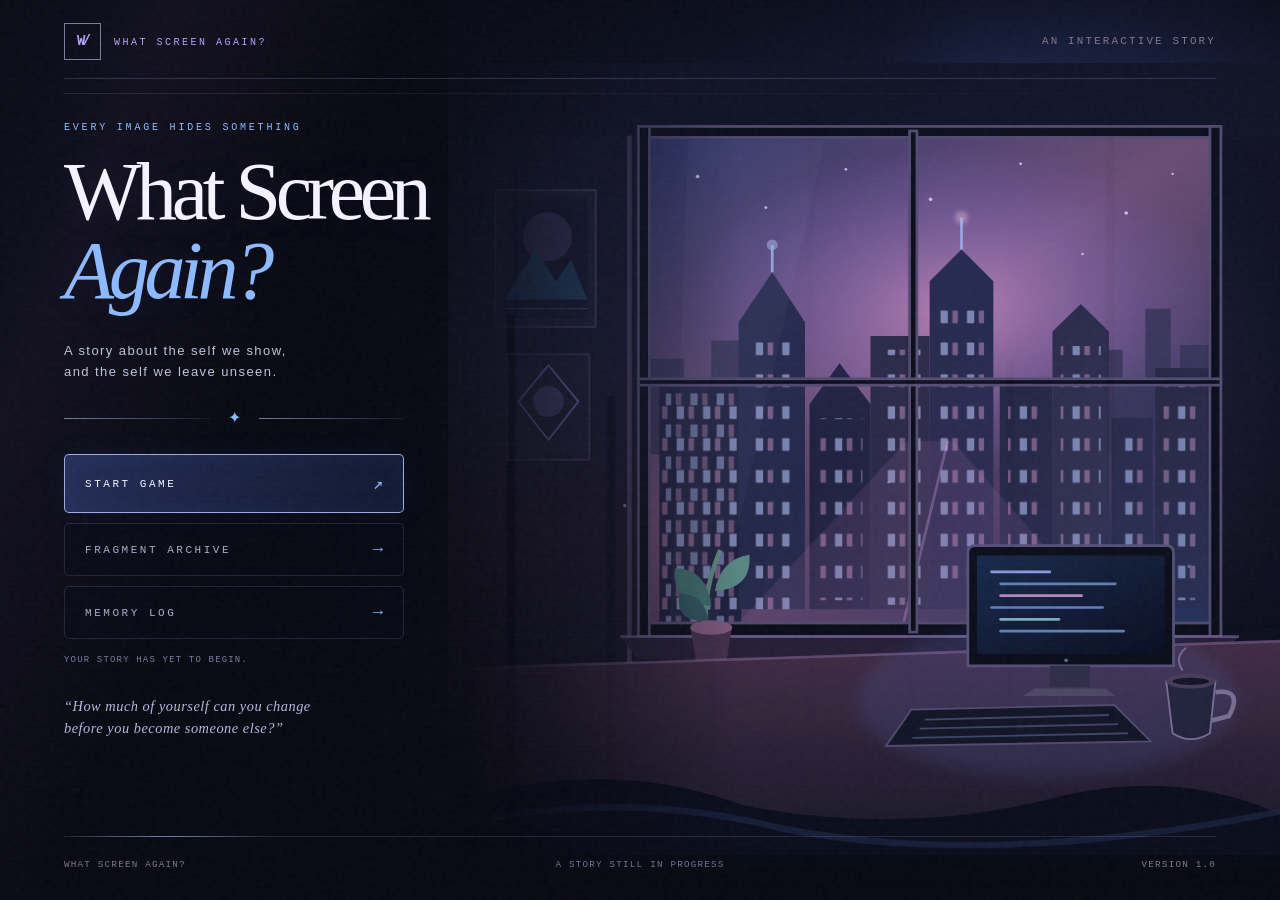
==== index.html @ a4ebb465 "Add files via upload" ====
<!DOCTYPE html>
<html lang="en">

<head>
    <meta charset="UTF-8">
    <meta name="viewport" content="width=device-width, initial-scale=1.0">
    <meta name="description"
        content="What Screen Again? — a visual novel about identity, perception, and the versions of ourselves we choose to show.">
    <meta name="theme-color" content="#090910">

    <title>What Screen Again? - A Visual Novel</title>

    <link rel="stylesheet" href="css/index.css">
    <link rel="stylesheet" href="css/title-note.css">

    <script src="js/progress.js" defer></script>
    <script src="js/acts.js" defer></script>
    <script src="js/page-transition.js" defer></script>
    <script src="js/start.js" defer></script>
    <script src="js/title-note.js" defer></script>
</head>

<body class="title-page">
    <main class="title-screen">
        <div class="title-backdrop" aria-hidden="true"></div>
        <div class="title-vignette" aria-hidden="true"></div>
        <div class="title-grain" aria-hidden="true"></div>
        <div class="title-art" aria-hidden="true">
            <img src="art/title-scene.svg" alt="">
        </div>

        <div class="transition-overlay" id="pageTransition" aria-hidden="true" data-transition-state="idle">
            <div class="transition-scanlines"></div>
            <div class="transition-flash"></div>

            <div class="transition-message">
                <span class="transition-message-mark">W/</span>
                <span class="transition-message-text" id="transitionMessage">PREPARING YOUR STORY</span>
                <span class="transition-message-line"></span>
            </div>

            <div class="transition-coordinate">
                <span>WSA // SYSTEM</span>
                <span id="transitionStatus">CONNECTION STABLE</span>
            </div>
        </div>

        <header class="title-header">
            <a class="title-brand" href="index.html" aria-label="What Screen Again? Home">
                <span class="brand-mark" aria-hidden="true">W/</span>
                <span class="brand-name">WHAT SCREEN AGAIN?</span>
            </a>

            <span class="title-header-note">AN INTERACTIVE STORY</span>
        </header>

        <section class="title-content" aria-labelledby="gameTitle">
            <p class="title-eyebrow">EVERY IMAGE HIDES SOMETHING</p>
            <h1 class="game-title" id="gameTitle">What Screen<span>Again?</span></h1>

            <p class="title-subtitle">
                A story about the self we show,
                <br>
                and the self we leave unseen.
            </p>

            <div class="title-divider" aria-hidden="true">
                <span></span>
                <span class="divider-symbol">✦</span>
                <span></span>
            </div>

            <nav class="title-menu" aria-label="Main menu">
                <button class="menu-button menu-button-primary" id="startGame" type="button">
                    <span class="menu-button-label">START GAME</span>
                    <span class="menu-button-arrow" aria-hidden="true">↗</span>
                </button>

                <a class="menu-button" href="chapters.html">
                    <span class="menu-button-label">FRAGMENT ARCHIVE</span>
                    <span class="menu-button-arrow" aria-hidden="true">→</span>
                </a>

                <a class="menu-button" href="memory-log.html">
                    <span class="menu-button-label">MEMORY LOG</span>
                    <span class="menu-button-arrow" aria-hidden="true">→</span>
                </a>
            </nav>

            <p class="continue-hint" id="continueHint">YOUR STORY HAS YET TO BEGIN.</p>

            <dialog class="start-choice" id="startChoice" aria-labelledby="startChoiceTitle">
                <h2 id="startChoiceTitle">YOUR STORY IS WAITING</h2>
                <p id="startChoiceText">Pick up where you left off, or begin again from the first memory.</p>
                <div class="start-choice-actions">
                    <button class="menu-button menu-button-primary" id="continueStory" type="button">
                        <span class="menu-button-label">CONTINUE STORY</span>
                        <span class="menu-button-arrow" aria-hidden="true">→</span>
                    </button>
                    <button class="menu-button" id="newStory" type="button">
                        <span class="menu-button-label">NEW STORY</span>
                        <span class="menu-button-arrow" aria-hidden="true">↺</span>
                    </button>
                    <button class="menu-button" id="cancelStart" type="button">
                        <span class="menu-button-label">BACK</span>
                    </button>
                </div>
            </dialog>

            <blockquote class="title-quote">
                “How much of yourself can you change
                <br>
                before you become someone else?”
            </blockquote>
        </section>

        <aside class="title-note" id="titleNote" aria-label="Your note" hidden>
            <p class="title-note-label">YOUR NOTE</p>
            <p class="title-note-text" id="titleNoteText"></p>
        </aside>

        <footer class="title-footer">
            <span>WHAT SCREEN AGAIN?</span>
            <span class="footer-center">A STORY STILL IN PROGRESS</span>
            <span class="footer-version">VERSION 1.0</span>
        </footer>
    </main>
</body>

</html>
---- css/index.css ----
:root {
    color-scheme: dark;
    --color-void: #08070d;
    --color-night: #0c0a13;
    --color-panel: #13101c;
    --color-panel-soft: #191523;
    --color-panel-raised: #211b2d;
    --color-text: #f1edf5;
    --color-text-soft: #c2b9ce;
    --color-muted: #82788f;
    --color-violet: #b7a0ff;
    --color-violet-bright: #d0bfff;
    --color-violet-deep: #7960b9;
    --color-cyan: #8bd8df;
    --color-pink: #e7a4cb;
    --color-border: rgb(205 184 242 / 15%);
    --color-border-strong: rgb(205 184 242 / 30%);
    --color-success: #a9d7b8;
    --color-warning: #e7c58c;
    --color-danger: #e99aa7;
    --font-display: "Georgia", "Times New Roman", serif;
    --font-body: "Segoe UI", "Helvetica Neue", sans-serif;
    --font-interface: "Consolas", "Courier New", monospace;
    --text-xs: 0.68rem;
    --text-sm: 0.8rem;
    --text-base: 1rem;
    --text-lg: 1.15rem;
    --text-xl: 1.4rem;
    --page-width: 1440px;
    --content-width: 1080px;
    --reading-width: 760px;
    --space-1: 0.25rem;
    --space-2: 0.5rem;
    --space-3: 0.75rem;
    --space-4: 1rem;
    --space-5: 1.5rem;
    --space-6: 2rem;
    --space-7: 3rem;
    --space-8: 4rem;
    --radius-sm: 4px;
    --radius-md: 8px;
    --radius-lg: 14px;
    --radius-pill: 999px;
    --shadow-soft: 0 12px 40px rgb(0 0 0 / 22%);
    --shadow-deep: 0 24px 80px rgb(0 0 0 / 45%);
    --transition-fast: 160ms ease;
    --transition-normal: 280ms ease;
    --transition-slow: 500ms ease;
}

*,
*::before,
*::after {
    box-sizing: border-box;
}

html {
    min-height: 100%;
    scroll-behavior: smooth;
    background: var(--color-void);
    scrollbar-color: #514263 var(--color-night);
    scrollbar-width: thin;
}

body {
    min-width: 320px;
    min-height: 100vh;
    margin: 0;
    background: var(--color-void);
    color: var(--color-text);
    font-family: var(--font-body);
    font-size: var(--text-base);
    line-height: 1.65;
    -webkit-font-smoothing: antialiased;
    -moz-osx-font-smoothing: grayscale;
}

body,
button,
input,
textarea,
select {
    font-family: var(--font-body);
}

button,
input,
textarea,
select {
    color: inherit;
    font-size: inherit;
}

button,
a {
    -webkit-tap-highlight-color: transparent;
}

button {
    cursor: pointer;
}

button:disabled {
    cursor: not-allowed;
    opacity: 0.4;
}

a {
    color: inherit;
    text-decoration: none;
}

img,
picture,
video,
canvas,
svg {
    display: block;
    max-width: 100%;
}

img {
    height: auto;
}

h1,
h2,
h3,
h4,
p,
figure,
blockquote {
    margin: 0;
}

h1,
h2,
h3,
h4 {
    font-weight: 400;
    line-height: 1.15;
}

ul,
ol {
    margin: 0;
    padding: 0;
    list-style: none;
}

[hidden],
.hidden {
    display: none !important;
}

::selection {
    color: var(--color-void);
    background: var(--color-violet);
}

::-webkit-scrollbar {
    width: 8px;
    height: 8px;
}

::-webkit-scrollbar-track {
    background: var(--color-night);
}

::-webkit-scrollbar-thumb {
    border: 2px solid var(--color-night);
    border-radius: var(--radius-pill);
    background: #514263;
}

::-webkit-scrollbar-thumb:hover {
    background: #77638f;
}

:focus-visible {
    outline: 2px solid var(--color-cyan);
    outline-offset: 4px;
}

:focus:not(:focus-visible) {
    outline: none;
}

button:focus-visible,
a:focus-visible {
    border-radius: var(--radius-sm);
}

.skip-link {
    position: fixed;
    z-index: 9999;
    top: 1rem;
    left: 1rem;
    padding: 0.75rem 1rem;
    transform: translateY(-180%);
    border: 1px solid var(--color-border-strong);
    border-radius: var(--radius-md);
    background: var(--color-panel);
    color: var(--color-text);
}

.skip-link:focus {
    transform: translateY(0);
}

.display-font {
    font-family: var(--font-display);
}

.interface-font {
    font-family: var(--font-interface);
}

.eyebrow {
    color: var(--color-violet);
    font-family: var(--font-interface);
    font-size: var(--text-xs);
    font-weight: 600;
    letter-spacing: 0.24em;
    line-height: 1.6;
    text-transform: uppercase;
}

.muted-text {
    color: var(--color-muted);
}

.accent-text {
    color: var(--color-violet-bright);
}

.primary-button,
.secondary-button {
    display: inline-flex;
    min-height: 46px;
    align-items: center;
    justify-content: center;
    gap: 0.75rem;
    padding: 0.75rem 1.25rem;
    border: 1px solid transparent;
    border-radius: var(--radius-sm);
    font-family: var(--font-interface);
    font-size: var(--text-sm);
    font-weight: 600;
    letter-spacing: 0.1em;
    text-align: center;
    text-transform: uppercase;
    transition:
        color var(--transition-fast),
        background var(--transition-fast),
        border-color var(--transition-fast),
        transform var(--transition-fast),
        box-shadow var(--transition-fast);
}

.primary-button {
    border-color: var(--color-violet);
    background: var(--color-violet);
    color: var(--color-void);
}

.primary-button:hover:not(:disabled) {
    transform: translateY(-2px);
    border-color: var(--color-violet-bright);
    background: var(--color-violet-bright);
    box-shadow: 0 8px 28px rgb(183 160 255 / 20%);
}

.secondary-button {
    border-color: var(--color-border-strong);
    background: rgb(255 255 255 / 2%);
    color: var(--color-text);
}

.secondary-button:hover:not(:disabled) {
    border-color: var(--color-violet);
    background: rgb(183 160 255 / 8%);
    color: var(--color-violet-bright);
}

.button-link {
    text-decoration: none;
}

.panel {
    border: 1px solid var(--color-border);
    border-radius: var(--radius-md);
    background: var(--color-panel);
    box-shadow: var(--shadow-soft);
}

.divider {
    width: 100%;
    height: 1px;
    border: 0;
    background: linear-gradient(90deg, transparent, var(--color-border-strong), transparent);
}

.page-transition-overlay {
    position: fixed;
    z-index: 9998;
    inset: 0;
    pointer-events: none;
    background: var(--color-void);
    opacity: 0;
    transition: opacity var(--transition-normal);
}

.page-transition-overlay.is-active {
    pointer-events: auto;
    opacity: 1;
}

@media (max-width:768px) {
    :root {
        --space-7: 2.25rem;
        --space-8: 3rem;
    }

    body {
        font-size: 0.95rem;
    }
}

@media (max-width:480px) {
    :root {
        --text-xl: 1.2rem;
    }

    .primary-button,
    .secondary-button {
        min-height: 44px;
        padding: 0.7rem 1rem;
        font-size: 0.72rem;
    }
}

@media (prefers-reduced-motion:reduce) {

    *,
    *::before,
    *::after {
        scroll-behavior: auto !important;
        animation-duration: 0.01ms !important;
        animation-iteration-count: 1 !important;
        transition-duration: 0.01ms !important;
    }
}

:root {
    --title-bg: #070811;
    --title-panel: rgba(10, 13, 29, 0.76);
    --title-white: #f0efff;
    --title-muted: #a1a7c6;
    --title-violet: #a9a2ff;
    --title-blue: #8cbaff;
    --title-border: rgba(183, 190, 255, 0.19);
}

.title-page {
    min-height: 100vh;
    margin: 0;
    overflow-x: hidden;
    color: var(--title-white);
    background: var(--title-bg);
    font-family: var(--font-body, "Segoe UI", sans-serif);
}

.title-screen {
    position: relative;
    isolation: isolate;
    display: flex;
    flex-direction: column;
    min-height: 100svh;
    padding: clamp(22px, 3vw, 46px) clamp(22px, 5vw, 84px);
    overflow: hidden;
    background:
        radial-gradient(ellipse at 78% 40%, rgba(70, 70, 171, 0.2), transparent 42%),
        linear-gradient(112deg, #080a15 0%, #0b0e20 46%, #10152b 100%);
}

.title-backdrop {
    position: absolute;
    z-index: -3;
    inset: 0 0 0 35%;
    overflow: hidden;
    pointer-events: none;
    background:
        linear-gradient(180deg, rgba(9, 12, 31, 0.05) 0%, rgba(8, 10, 22, 0.05) 42%, #080a14 100%),
        radial-gradient(ellipse at 57% 44%, rgba(244, 135, 183, 0.42), transparent 17%),
        radial-gradient(ellipse at 76% 25%, rgba(93, 119, 232, 0.5), transparent 30%),
        linear-gradient(180deg, #141b3a 0%, #30365f 38%, #493552 60%, #111426 100%);
}

.title-backdrop::before {
    position: absolute;
    inset: 0;
    content: "";
    opacity: 0.75;
    background: repeating-linear-gradient(90deg, transparent 0 7%, rgba(4, 6, 17, 0.85) 7.2% 8%, transparent 8.2% 12%);
    clip-path: polygon(0 35%, 8% 35%, 8% 18%, 15% 18%, 15% 44%, 23% 44%, 23% 27%, 30% 27%, 30% 48%, 39% 48%, 39% 12%, 47% 12%, 47% 42%, 54% 42%, 54% 22%, 64% 22%, 64% 40%, 74% 40%, 74% 15%, 83% 15%, 83% 46%, 91% 46%, 91% 31%, 100% 31%, 100% 100%, 0 100%);
}

.title-backdrop::after {
    position: absolute;
    inset: 0;
    content: "";
    opacity: 0.5;
    background: repeating-linear-gradient(0deg, transparent 0 36px, rgba(179, 191, 255, 0.1) 37px, transparent 38px);
    mask-image: linear-gradient(180deg, transparent, #000 25%, #000 72%, transparent);
}

.title-vignette {
    position: absolute;
    z-index: -2;
    inset: 0;
    pointer-events: none;
    background:
        linear-gradient(90deg, #070811 0%, rgba(7, 8, 17, 0.97) 25%, rgba(7, 8, 17, 0.72) 43%, rgba(7, 8, 17, 0.12) 76%, rgba(7, 8, 17, 0.35) 100%),
        linear-gradient(0deg, #070811 0%, transparent 19%, transparent 82%, rgba(7, 8, 17, 0.5) 100%);
}

.title-grain {
    position: absolute;
    z-index: 5;
    inset: 0;
    pointer-events: none;
    opacity: 0.11;
    background-image: url("data:image/svg+xml,%3Csvg viewBox='0 0 180 180' xmlns='http://www.w3.org/2000/svg'%3E%3Cfilter id='n'%3E%3CfeTurbulence type='fractalNoise' baseFrequency='.88' numOctaves='3' stitchTiles='stitch'/%3E%3C/filter%3E%3Crect width='100%25' height='100%25' filter='url(%23n)' opacity='.32'/%3E%3C/svg%3E");
}

.title-header {
    position: relative;
    z-index: 6;
    display: flex;
    align-items: center;
    justify-content: space-between;
    gap: 24px;
    width: 100%;
    padding-bottom: 24px;
    border-bottom: 1px solid var(--title-border);
}

.title-brand {
    display: inline-flex;
    align-items: center;
    gap: 13px;
    color: var(--title-white);
    text-decoration: none;
}

.brand-mark {
    display: grid;
    width: 37px;
    height: 37px;
    place-items: center;
    border: 1px solid rgba(195, 195, 255, 0.6);
    color: var(--title-blue);
    font-family: var(--font-interface, monospace);
    font-size: 14px;
    letter-spacing: -3px;
    transition:
        color 220ms ease,
        background 220ms ease,
        transform 220ms ease;
}

.title-brand:hover .brand-mark {
    color: #080a14;
    background: var(--title-blue);
    transform: rotate(-5deg);
}

.brand-name,
.title-header-note {
    font-family: var(--font-interface, monospace);
    font-size: 10px;
    font-weight: 500;
    letter-spacing: 0.25em;
}

.title-header-note {
    color: var(--title-muted);
    text-align: right;
}

.title-content {
    position: relative;
    z-index: 2;
    display: flex;
    flex-direction: column;
    align-items: flex-start;
    width: min(100%, 510px);
    margin-top: clamp(48px, 8vh, 100px);
    margin-bottom: 55px;
    animation: title-arrive 850ms ease both;
}

.title-eyebrow {
    margin: 0 0 21px;
    color: var(--title-blue);
    font-family: var(--font-interface, monospace);
    font-size: 10px;
    letter-spacing: 0.28em;
    line-height: 1.8;
}

.game-title {
    max-width: 100%;
    margin: 0;
    color: #f5f3ff;
    font-family: var(--font-display, Georgia, serif);
    font-size: clamp(54px, 6.5vw, 88px);
    font-weight: 400;
    letter-spacing: -0.065em;
    line-height: 0.91;
    text-wrap: balance;
    text-shadow: 0 0 45px rgba(156, 164, 255, 0.1);
}

.game-title span {
    display: block;
    padding: 0.06em 0 0.12em;
    color: var(--title-blue);
    font-style: italic;
    font-weight: 400;
}

.title-subtitle {
    margin: 24px 0 0;
    color: #c0c3da;
    font-size: 13px;
    font-weight: 400;
    letter-spacing: 0.11em;
    line-height: 1.9;
}

.title-divider {
    display: flex;
    align-items: center;
    gap: 18px;
    width: min(100%, 340px);
    margin: 27px 0 28px;
    color: var(--title-blue);
}

.title-divider>span:not(.divider-symbol) {
    height: 1px;
    flex: 1;
    background: linear-gradient(90deg, rgba(170, 182, 255, 0.65), rgba(170, 182, 255, 0.08));
}

.divider-symbol {
    font-size: 16px;
    animation: symbol-glow 4s ease-in-out infinite;
}

.title-menu {
    display: flex;
    flex-direction: column;
    gap: 10px;
    width: min(100%, 340px);
}

.menu-button {
    position: relative;
    display: flex;
    align-items: center;
    justify-content: space-between;
    gap: 20px;
    width: 100%;
    min-height: 53px;
    padding: 0 20px;
    overflow: hidden;
    border: 1px solid rgba(164, 174, 227, 0.16);
    border-radius: 5px;
    background: rgba(8, 11, 25, 0.38);
    color: #a9afce;
    font-family: var(--font-interface, monospace);
    font-size: 11px;
    font-weight: 500;
    letter-spacing: 0.23em;
    text-align: left;
    text-decoration: none;
    cursor: pointer;
    transition:
        color 220ms ease,
        background 220ms ease,
        border-color 220ms ease,
        transform 220ms ease,
        box-shadow 220ms ease;
}

.menu-button::before {
    position: absolute;
    inset: 0;
    content: "";
    opacity: 0;
    transform: translateX(-15%);
    background: linear-gradient(100deg, rgba(121, 144, 255, 0.15), transparent 75%);
    transition: opacity 220ms ease, transform 300ms ease;
    pointer-events: none;
}

.menu-button:hover:not(:disabled) {
    border-color: rgba(158, 188, 255, 0.6);
    background: rgba(23, 29, 59, 0.7);
    color: #fff;
    transform: translateX(4px);
}

.menu-button:hover:not(:disabled)::before {
    opacity: 1;
    transform: translateX(0);
}

.menu-button:focus-visible {
    outline: 2px solid var(--title-blue);
    outline-offset: 4px;
}

.menu-button:disabled {
    opacity: 0.38;
    cursor: not-allowed;
}

.menu-button-primary {
    min-height: 59px;
    border-color: rgba(180, 194, 255, 0.85);
    background: linear-gradient(110deg, rgba(51, 67, 128, 0.6), rgba(19, 27, 55, 0.82));
    box-shadow: inset 0 0 25px rgba(123, 145, 255, 0.06), 0 0 28px rgba(89, 108, 228, 0.08);
    color: #f7f7ff;
}

.menu-button-primary:hover:not(:disabled) {
    border-color: #e0e5ff;
    background: linear-gradient(110deg, rgba(73, 91, 166, 0.8), rgba(24, 34, 68, 0.92));
    box-shadow: 0 0 35px rgba(102, 131, 255, 0.17);
}

.menu-button-label,
.menu-button-arrow {
    position: relative;
    z-index: 1;
}

.menu-button-arrow {
    color: var(--title-blue);
    font-size: 17px;
    letter-spacing: 0;
    transition: transform 220ms ease;
}

.menu-button:hover:not(:disabled) .menu-button-arrow {
    transform: translateX(4px);
}

.continue-hint {
    min-height: 13px;
    margin: 15px 0 0;
    color: #767e9e;
    font-family: var(--font-interface, monospace);
    font-size: 9px;
    letter-spacing: 0.13em;
    line-height: 1.7;
}

.title-quote {
    max-width: 380px;
    margin: 39px 0 0;
    padding: 0;
    color: #b4b9df;
    font-family: var(--font-display, Georgia, serif);
    font-size: 16px;
    font-style: italic;
    font-weight: 400;
    letter-spacing: 0.035em;
    line-height: 1.7;
}

.title-footer {
    position: relative;
    z-index: 6;
    display: grid;
    grid-template-columns: auto 1fr auto;
    align-items: center;
    gap: 25px;
    width: 100%;
    margin-top: auto;
    padding-top: 22px;
    border-top: 1px solid var(--title-border);
    color: #9299b8;
    font-family: var(--font-interface, monospace);
    font-size: 9px;
    letter-spacing: 0.2em;
}

.footer-center {
    overflow: hidden;
    color: #6f7695;
    text-align: center;
    text-overflow: ellipsis;
    white-space: nowrap;
}

.footer-version {
    text-align: right;
    white-space: nowrap;
}

@keyframes title-arrive {
    from {
        opacity: 0;
        transform: translateY(15px);
    }

    to {
        opacity: 1;
        transform: translateY(0);
    }
}

@keyframes symbol-glow {

    0%,
    100% {
        opacity: 0.65;
        text-shadow: 0 0 0 transparent;
    }

    50% {
        opacity: 1;
        text-shadow: 0 0 14px rgba(140, 186, 255, 0.75);
    }
}

@media (max-width:900px) {
    .title-screen {
        padding-right: 5vw;
        padding-left: 5vw;
    }

    .title-backdrop {
        left: 25%;
        opacity: 0.8;
    }

    .title-vignette {
        background:
            linear-gradient(90deg, #070811 0%, rgba(7, 8, 17, 0.91) 36%, rgba(7, 8, 17, 0.5) 75%, rgba(7, 8, 17, 0.35) 100%),
            linear-gradient(0deg, #070811 0%, transparent 25%, rgba(7, 8, 17, 0.3) 100%);
    }

    .title-content {
        margin-top: 65px;
    }

    .game-title {
        font-size: clamp(58px, 9vw, 80px);
    }
}

@media (max-width:600px) {
    .title-screen {
        min-height: 100svh;
        padding: 21px 23px 18px;
    }

    .title-header {
        gap: 12px;
        padding-bottom: 18px;
    }

    .brand-mark {
        width: 31px;
        height: 31px;
        font-size: 12px;
    }

    .brand-name {
        font-size: 8px;
        letter-spacing: 0.14em;
    }

    .title-header-note {
        max-width: 100px;
        font-size: 8px;
        line-height: 1.7;
        letter-spacing: 0.12em;
    }

    .title-backdrop {
        inset: 0;
        opacity: 0.45;
        background-position: center;
    }

    .title-vignette {
        background:
            linear-gradient(90deg, rgba(7, 8, 17, 0.88), rgba(7, 8, 17, 0.55)),
            linear-gradient(0deg, #070811 0%, rgba(7, 8, 17, 0.25) 60%, rgba(7, 8, 17, 0.6) 100%);
    }

    .title-content {
        width: 100%;
        margin-top: clamp(48px, 9vh, 76px);
        margin-bottom: 42px;
    }

    .title-eyebrow {
        margin-bottom: 19px;
        font-size: 9px;
        letter-spacing: 0.19em;
    }

    .game-title {
        font-size: clamp(51px, 12vw, 70px);
        letter-spacing: -0.06em;
    }

    .title-subtitle {
        margin-top: 21px;
        font-size: 12px;
        letter-spacing: 0.065em;
    }

    .title-divider {
        margin: 25px 0;
    }

    .title-menu {
        width: 100%;
    }

    .menu-button {
        min-height: 51px;
        padding-right: 16px;
        padding-left: 16px;
        font-size: 10px;
        letter-spacing: 0.18em;
    }

    .menu-button-primary {
        min-height: 56px;
    }

    .title-quote {
        margin-top: 32px;
        font-size: 14px;
    }

    .title-footer {
        grid-template-columns: 1fr auto;
        gap: 12px;
        font-size: 8px;
        letter-spacing: 0.12em;
    }

    .footer-center {
        display: none;
    }
}

@media (max-height:760px) and (min-width:601px) {
    .title-content {
        margin-top: 35px;
        margin-bottom: 30px;
    }

    .game-title {
        font-size: clamp(54px, 6vw, 72px);
    }

    .title-divider {
        margin-top: 18px;
        margin-bottom: 18px;
    }

    .title-quote {
        margin-top: 24px;
    }
}

@media (prefers-reduced-motion:reduce) {

    *,
    *::before,
    *::after {
        animation-duration: 0.01ms !important;
        animation-iteration-count: 1 !important;
        scroll-behavior: auto !important;
        transition-duration: 0.01ms !important;
    }
}

html:has(body.title-page) {
    width: 100%;
    height: 100%;
    overflow: hidden;
}

body.title-page {
    width: 100%;
    height: 100vh;
    height: 100dvh;
    min-height: 0;
    overflow: hidden;
}

.title-screen {
    box-sizing: border-box;
    width: 100%;
    height: 100vh;
    height: 100dvh;
    min-height: 0;
    padding: clamp(14px, 2.5vh, 28px) clamp(20px, 5vw, 76px);
    overflow: hidden;
}

.title-header {
    flex: 0 0 auto;
    padding-bottom: clamp(12px, 2vh, 22px);
}

.title-footer {
    flex: 0 0 auto;
    padding-top: clamp(12px, 2vh, 20px);
}

.title-content {
    flex: 1 1 auto;
    min-height: 0;
    width: min(100%, 510px);
    margin-top: clamp(18px, 4.5vh, 58px);
    margin-bottom: clamp(12px, 2.5vh, 28px);
}

.title-eyebrow {
    margin-bottom: clamp(10px, 2vh, 21px);
}

.game-title {
    font-size: clamp(44px, min(6.5vw, 10vh), 82px);
    line-height: 0.9;
}

.title-subtitle {
    margin-top: clamp(12px, 2.5vh, 24px);
    line-height: 1.65;
}

.title-divider {
    margin-top: clamp(12px, 2.5vh, 27px);
    margin-bottom: clamp(12px, 2.5vh, 26px);
}

.title-menu {
    gap: clamp(6px, 1.2vh, 10px);
}

.menu-button {
    min-height: clamp(42px, 6.5vh, 53px);
}

.menu-button-primary {
    min-height: clamp(46px, 7vh, 59px);
}

.continue-hint {
    margin-top: clamp(6px, 1.5vh, 15px);
}

.title-quote {
    margin-top: clamp(12px, 3vh, 34px);
    font-size: clamp(12px, 1.6vh, 16px);
    line-height: 1.55;
}

@media (max-height:760px) {
    .title-content {
        margin-top: clamp(12px, 2.5vh, 24px);
        margin-bottom: clamp(8px, 1.5vh, 16px);
    }

    .game-title {
        font-size: clamp(42px, min(5.5vw, 8.5vh), 68px);
    }

    .title-subtitle {
        margin-top: 12px;
    }

    .title-divider {
        margin-top: 12px;
        margin-bottom: 12px;
    }

    .title-quote {
        margin-top: 14px;
    }
}

@media (max-width:600px) {
    .title-screen {
        padding: 12px 20px;
    }

    .title-header {
        padding-bottom: 10px;
    }

    .title-content {
        margin-top: clamp(12px, 3vh, 24px);
        margin-bottom: 10px;
    }

    .title-eyebrow {
        margin-bottom: 10px;
        font-size: 8px;
    }

    .game-title {
        font-size: clamp(40px, 10vw, 60px);
        line-height: 0.88;
    }

    .title-subtitle {
        margin-top: 12px;
        font-size: 11px;
        line-height: 1.5;
    }

    .title-divider {
        margin: 12px 0;
    }

    .title-menu {
        gap: 6px;
    }

    .menu-button,
    .menu-button-primary {
        min-height: 42px;
        padding: 0 13px;
        font-size: 9px;
    }

    .continue-hint {
        min-height: 0;
        margin-top: 6px;
        font-size: 8px;
    }

    .title-quote {
        margin-top: 12px;
        font-size: 12px;
        line-height: 1.4;
    }

    .title-footer {
        padding-top: 10px;
    }
}

@media (max-height:580px) {
    .title-content {
        margin-top: 8px;
        margin-bottom: 8px;
    }

    .title-quote {
        display: none;
    }

    .title-eyebrow {
        margin-bottom: 8px;
    }

    .title-subtitle {
        margin-top: 8px;
    }

    .title-divider {
        margin: 8px 0;
    }

    .title-menu {
        gap: 5px;
    }

    .menu-button,
    .menu-button-primary {
        min-height: 36px;
    }

    .continue-hint {
        margin-top: 4px;
    }
}

.title-art {
    position: absolute;
    z-index: -2;
    top: 7%;
    right: 0;
    bottom: 5%;
    width: 64%;
    overflow: hidden;
    pointer-events: none;
    opacity: 0.92;
    -webkit-mask-image: linear-gradient(90deg, transparent 0%, rgba(0, 0, 0, 0.3) 12%, #000 34%, #000 100%);
    mask-image: linear-gradient(90deg, transparent 0%, rgba(0, 0, 0, 0.3) 12%, #000 34%, #000 100%);
}

.title-art img {
    display: block;
    width: 100%;
    height: 100%;
    object-fit: cover;
    animation: title-art-drift 18s ease-in-out infinite alternate;
}

@keyframes title-art-drift {
    from {
        transform: scale(1);
    }

    to {
        transform: scale(1.045);
    }
}

@media (max-width:600px) {
    .title-art {
        top: 15%;
        bottom: 12%;
        width: 100%;
        opacity: 0.35;
        mask-image: linear-gradient(180deg, transparent 0%, #000 25%, #000 70%, transparent 100%);
        -webkit-mask-image: linear-gradient(180deg, transparent 0%, #000 25%, #000 70%, transparent 100%);
    }
}

@media (prefers-reduced-motion:reduce) {
    .title-art img {
        animation: none;
    }
}

.start-choice {
    width: min(92vw, 400px);
    padding: 28px;
    border: 1px solid var(--title-border);
    border-radius: 8px;
    background: #0b0e20;
    color: var(--title-white);
    font-family: var(--font-interface, monospace);
}

.start-choice::backdrop {
    background: rgba(4, 5, 12, 0.72);
    backdrop-filter: blur(4px);
}

.start-choice h2 {
    margin: 0 0 10px;
    color: var(--title-blue);
    font-size: 12px;
    font-weight: 500;
    letter-spacing: 0.22em;
}

.start-choice p {
    margin: 0 0 20px;
    color: #b4b9df;
    font-size: 12px;
    line-height: 1.7;
}

.start-choice-actions {
    display: flex;
    flex-direction: column;
    gap: 10px;
}

.title-page {
    min-height: 100vh;
}

.title-screen {
    width: 100%;
    max-width: none;
    margin-inline: auto;
}

.title-header,
.title-footer {
    width: 100%;
    max-width: var(--page-width);
    margin-inline: auto;
}

.title-header {
    position: relative;
    z-index: 20;
    display: flex;
    min-height: 38px;
    flex: 0 0 auto;
    align-items: center;
    justify-content: space-between;
    gap: 1.5rem;
}

.title-brand {
    flex: 0 0 auto;
    display: inline-flex;
    align-items: baseline;
    color: var(--color-text);
    font-family: var(--font-display);
    font-weight: 700;
    line-height: 1;
    text-decoration: none;
    transition:
        color var(--transition-fast),
        opacity var(--transition-fast);
}

.title-brand:hover {
    color: var(--color-violet-bright);
}

.title-brand span {
    color: var(--color-violet);
}

.title-header-note {
    margin: 0;
    color: var(--color-muted);
    font-family: var(--font-interface);
    font-size: var(--text-xs);
    font-weight: 400;
    letter-spacing: 0.2em;
    line-height: 1.5;
    text-align: right;
    text-transform: uppercase;
}

.title-header::after {
    position: absolute;
    right: 0;
    bottom: -1rem;
    left: 0;
    height: 1px;
    background: linear-gradient(90deg, var(--color-border-strong), var(--color-border) 40%, transparent 100%);
    content: "";
    opacity: 0.45;
    pointer-events: none;
}

.title-footer {
    position: relative;
    z-index: 20;
    display: grid;
    min-height: 42px;
    flex: 0 0 auto;
    grid-template-columns: minmax(0, 1fr) minmax(0, 1fr) minmax(0, 1fr);
    align-items: center;
    gap: 1rem;
    margin-top: auto;
    padding-top: 1rem;
    border-top: 1px solid var(--color-border);
    color: var(--color-muted);
    font-family: var(--font-interface);
    font-size: 0.58rem;
    font-weight: 400;
    letter-spacing: 0.13em;
    line-height: 1.6;
    text-transform: uppercase;
}

.title-footer>span {
    min-width: 0;
}

.footer-center {
    text-align: center;
}

.footer-version {
    text-align: right;
}

.title-footer::before {
    position: absolute;
    top: -1px;
    left: 0;
    width: 48px;
    height: 1px;
    background: var(--color-violet);
    content: "";
    opacity: 0.65;
}

.title-header a:focus-visible {
    outline: 2px solid var(--color-cyan);
    outline-offset: 5px;
    border-radius: 2px;
}

@media (max-width:900px) {
    .title-footer {
        grid-template-columns: minmax(0, 1fr) auto;
    }

    .title-footer .footer-center {
        display: none;
    }

    .title-footer .footer-version {
        text-align: right;
    }
}

@media (max-width:600px) {
    .title-header {
        min-height: 32px;
        gap: 0.75rem;
    }

    .title-brand {
        font-size: 1.55rem;
    }

    .title-header-note {
        max-width: 55%;
        font-size: 0.56rem;
        letter-spacing: 0.12em;
    }

    .title-header::after {
        bottom: -0.75rem;
    }

    .title-footer {
        min-height: 36px;
        grid-template-columns: minmax(0, 1fr) auto;
        gap: 0.6rem;
        padding-top: 0.8rem;
        font-size: 0.48rem;
        letter-spacing: 0.07em;
    }
}

@media (max-height:500px) and (min-width:601px) {
    .title-header {
        min-height: 28px;
    }

    .title-footer {
        min-height: 34px;
        padding-top: 0.65rem;
    }
}

.title-backdrop {
    animation: city-breathe 12s ease-in-out infinite alternate;
    transform-origin: center;
    will-change: transform, filter;
}

.title-backdrop::before {
    animation: skyline-drift 24s ease-in-out infinite alternate;
    will-change: transform;
}

.title-backdrop::after {
    animation: distant-lights 8s ease-in-out infinite alternate;
}

.title-vignette {
    animation: vignette-breathe 9s ease-in-out infinite alternate;
}

.title-screen::before {
    position: absolute;
    z-index: -1;
    inset: -30% -20%;
    content: "";
    pointer-events: none;
    opacity: 0.45;
    background: linear-gradient(112deg, transparent 35%, rgba(116, 143, 255, 0.055) 45%, rgba(184, 135, 255, 0.12) 49%, transparent 59%);
    transform: translateX(-35%);
    animation: city-light-sweep 18s ease-in-out infinite;
}

.title-grain {
    animation: grain-flicker 0.22s steps(2) infinite;
}

.title-screen::after {
    position: absolute;
    z-index: 4;
    inset: 0;
    content: "";
    pointer-events: none;
    opacity: 0.1;
    background: repeating-linear-gradient(to bottom, transparent 0, transparent 3px, rgba(160, 180, 255, 0.12) 4px, transparent 5px);
    animation: scanline-drift 14s linear infinite;
}

.title-header {
    animation: header-arrive 1s cubic-bezier(.2, .75, .25, 1) both;
}

.title-content {
    animation: content-arrive 1.1s cubic-bezier(.16, 1, .3, 1) both;
}

.title-eyebrow {
    animation: element-arrive 0.8s 0.15s ease both;
}

.game-title {
    animation: title-arrive 1.2s 0.2s cubic-bezier(.16, 1, .3, 1) both, title-glow 7s 1.8s ease-in-out infinite;
}

.title-subtitle {
    animation: element-arrive 0.9s 0.45s ease both;
}

.title-divider {
    animation: element-arrive 0.9s 0.6s ease both;
}

.title-menu>:nth-child(1) {
    animation: menu-arrive 0.7s 0.62s cubic-bezier(.16, 1, .3, 1) both;
}

.title-menu>:nth-child(2) {
    animation: menu-arrive 0.7s 0.76s cubic-bezier(.16, 1, .3, 1) both;
}

.title-menu>:nth-child(3) {
    animation: menu-arrive 0.7s 0.9s cubic-bezier(.16, 1, .3, 1) both;
}

.continue-hint {
    animation: element-arrive 0.8s 1s ease both;
}

.title-quote {
    animation: quote-arrive 1.1s 1.05s ease both;
}

.title-footer {
    animation: footer-arrive 1s 0.7s ease both;
}

.game-title span {
    position: relative;
    display: block;
    width: fit-content;
    animation: second-line-float 6s ease-in-out infinite;
    transition: text-shadow 300ms ease;
}

.game-title:hover span {
    text-shadow: 2px 0 rgba(255, 105, 180, 0.45), -2px 0 rgba(104, 188, 255, 0.45);
}

@keyframes title-glow {

    0%,
    100% {
        text-shadow: 0 0 35px rgba(156, 164, 255, 0.08);
    }

    50% {
        text-shadow: 0 0 42px rgba(156, 164, 255, 0.2), 0 0 90px rgba(106, 119, 255, 0.08);
    }
}

@keyframes second-line-float {

    0%,
    100% {
        transform: translateY(0);
    }

    50% {
        transform: translateY(-3px);
    }
}

.menu-button {
    isolation: isolate;
    transition:
        color 250ms ease,
        background 250ms ease,
        border-color 250ms ease,
        transform 250ms cubic-bezier(.2, .8, .2, 1),
        box-shadow 250ms ease;
}

.menu-button::after {
    position: absolute;
    z-index: -1;
    top: -40%;
    bottom: -40%;
    left: -65%;
    width: 35%;
    content: "";
    pointer-events: none;
    opacity: 0;
    transform: skewX(-20deg);
    background: linear-gradient(90deg, transparent, rgba(218, 229, 255, 0.22), transparent);
}

.menu-button-primary::after {
    opacity: 0.7;
    animation: button-light-pass 6s 2s ease-in-out infinite;
}

.menu-button-primary:not(:disabled) {
    animation: primary-breathe 5s 2s ease-in-out infinite;
}

.menu-button:hover:not(:disabled)::after,
.menu-button:focus-visible:not(:disabled)::after {
    opacity: 1;
    animation: button-light-pass 0.75s ease forwards;
}

.menu-button:active:not(:disabled) {
    transform: translateX(2px) scale(0.985);
}

.brand-mark {
    animation: brand-glow 6s ease-in-out infinite;
}

.title-brand:hover .brand-mark {
    animation: none;
}

.title-header-note {
    animation: letter-focus 8s ease-in-out infinite;
}

.divider-symbol {
    animation: symbol-glow 4s ease-in-out infinite, symbol-float 5s ease-in-out infinite;
}

.title-footer {
    position: relative;
}

.title-footer::before {
    position: absolute;
    top: -1px;
    left: 0;
    width: 18%;
    height: 1px;
    content: "";
    pointer-events: none;
    background: linear-gradient(90deg, transparent, var(--title-blue), transparent);
    animation: footer-light-pass 10s ease-in-out infinite;
}

@keyframes city-breathe {
    from {
        transform: scale(1);
        filter: saturate(0.92);
    }

    to {
        transform: scale(1.045);
        filter: saturate(1.18);
    }
}

@keyframes skyline-drift {
    from {
        transform: translateX(-0.6%) translateY(0);
    }

    to {
        transform: translateX(0.6%) translateY(-0.5%);
    }
}

@keyframes distant-lights {
    from {
        opacity: 0.28;
    }

    to {
        opacity: 0.65;
    }
}

@keyframes vignette-breathe {
    from {
        opacity: 0.9;
    }

    to {
        opacity: 1;
    }
}

@keyframes city-light-sweep {

    0%,
    15% {
        transform: translateX(-35%);
        opacity: 0;
    }

    35% {
        opacity: 1;
    }

    65% {
        opacity: 0.7;
    }

    85%,
    100% {
        transform: translateX(35%);
        opacity: 0;
    }
}

@keyframes grain-flicker {
    0% {
        opacity: 0.075;
    }

    50% {
        opacity: 0.13;
    }

    100% {
        opacity: 0.09;
    }
}

@keyframes scanline-drift {
    from {
        transform: translateY(-5px);
    }

    to {
        transform: translateY(5px);
    }
}

@keyframes header-arrive {
    from {
        opacity: 0;
        transform: translateY(-12px);
    }

    to {
        opacity: 1;
        transform: translateY(0);
    }
}

@keyframes content-arrive {
    from {
        opacity: 0;
        transform: translateY(15px);
    }

    to {
        opacity: 1;
        transform: translateY(0);
    }
}

@keyframes element-arrive {
    from {
        opacity: 0;
        transform: translateY(10px);
    }

    to {
        opacity: 1;
        transform: translateY(0);
    }
}

@keyframes menu-arrive {
    from {
        opacity: 0;
        transform: translateX(-12px);
    }

    to {
        opacity: 1;
        transform: translateX(0);
    }
}

@keyframes quote-arrive {
    from {
        opacity: 0;
        transform: translateY(8px);
        filter: blur(2px);
    }

    to {
        opacity: 1;
        transform: translateY(0);
        filter: blur(0);
    }
}

@keyframes footer-arrive {
    from {
        opacity: 0;
    }

    to {
        opacity: 1;
    }
}

@keyframes button-light-pass {
    0% {
        left: -65%;
        opacity: 0;
    }

    15% {
        opacity: 1;
    }

    100% {
        left: 130%;
        opacity: 0;
    }
}

@keyframes primary-breathe {

    0%,
    100% {
        box-shadow: inset 0 0 25px rgba(123, 145, 255, 0.06), 0 0 15px rgba(89, 108, 228, 0.04);
    }

    50% {
        box-shadow: inset 0 0 25px rgba(123, 145, 255, 0.1), 0 0 27px rgba(89, 108, 228, 0.15);
    }
}

@keyframes brand-glow {

    0%,
    100% {
        box-shadow: 0 0 0 rgba(140, 186, 255, 0);
    }

    50% {
        box-shadow: 0 0 16px rgba(140, 186, 255, 0.12);
    }
}

@keyframes letter-focus {

    0%,
    100% {
        color: var(--title-muted);
    }

    50% {
        color: #d2d8ff;
    }
}

@keyframes symbol-float {

    0%,
    100% {
        transform: translateY(0) rotate(0);
    }

    50% {
        transform: translateY(-3px) rotate(12deg);
    }
}

@keyframes footer-light-pass {

    0%,
    10% {
        left: 0;
        opacity: 0;
    }

    25% {
        opacity: 0.8;
    }

    65% {
        opacity: 0.6;
    }

    90%,
    100% {
        left: 82%;
        opacity: 0;
    }
}

@media (max-width:600px) {
    .title-screen::after {
        opacity: 0.055;
    }

    .title-backdrop {
        animation-duration: 18s;
    }

    .title-content {
        animation-duration: 0.9s;
    }

    .title-screen::before {
        opacity: 0.25;
    }

    .title-footer::before {
        animation-duration: 12s;
    }
}

@media (prefers-reduced-motion:reduce) {

    .title-backdrop,
    .title-backdrop::before,
    .title-backdrop::after,
    .title-vignette,
    .title-grain,
    .title-screen::before,
    .title-screen::after,
    .title-header,
    .title-content,
    .title-eyebrow,
    .game-title,
    .game-title span,
    .title-subtitle,
    .title-divider,
    .title-menu>*,
    .continue-hint,
    .title-quote,
    .title-footer,
    .title-footer::before,
    .brand-mark,
    .title-header-note,
    .divider-symbol,
    .menu-button-primary::after {
        animation: none !important;
        transition: none !important;
    }

    .title-header,
    .title-content,
    .title-eyebrow,
    .game-title,
    .title-subtitle,
    .title-divider,
    .title-menu>*,
    .continue-hint,
    .title-quote,
    .title-footer {
        opacity: 1;
        filter: none;
        transform: none;
    }
}

.transition-overlay {
    position: fixed;
    inset: 0;
    z-index: 9999;
    display: grid;
    place-items: center;
    overflow: hidden;
    background: #050509;
    color: #e8e8f4;
    opacity: 0;
    visibility: hidden;
    pointer-events: none;
    isolation: isolate;
}

.transition-overlay.is-active {
    visibility: visible;
    pointer-events: auto;
}

.transition-overlay.is-visible {
    opacity: 1;
}

.transition-overlay.is-exiting {
    opacity: 1;
    visibility: visible;
    pointer-events: auto;
    animation: none;
}

.transition-scanlines {
    position: absolute;
    inset: 0;
    z-index: -1;
    pointer-events: none;
    background: repeating-linear-gradient(to bottom, transparent 0, transparent 3px, rgb(160 180 255 / 5%) 4px, transparent 5px);
    opacity: 0;
}

.transition-overlay.is-active .transition-scanlines {
    animation: transition-scanline-flicker 0.16s steps(2, end) infinite;
}

.transition-overlay::before,
.transition-overlay::after {
    position: absolute;
    inset: 0;
    content: "";
    pointer-events: none;
    opacity: 0;
}

.transition-overlay::before {
    background: rgb(60 115 255 / 9%);
    mix-blend-mode: screen;
}

.transition-overlay::after {
    background: rgb(255 40 95 / 6%);
    mix-blend-mode: screen;
}

.transition-overlay.is-glitching::before {
    animation: transition-signal-blue 0.45s steps(2, end) both;
}

.transition-overlay.is-glitching::after {
    animation: transition-signal-red 0.45s steps(2, end) both;
}

.transition-message {
    display: flex;
    flex-direction: column;
    align-items: center;
    gap: 18px;
    width: min(82vw, 440px);
    text-align: center;
    opacity: 0;
    transform: translateY(12px);
}

.transition-overlay.is-active .transition-message {
    animation: transition-message-in 0.7s ease 0.15s both;
}

.transition-message-mark {
    display: grid;
    place-items: center;
    width: 48px;
    height: 48px;
    border: 1px solid rgb(174 185 255 / 40%);
    color: #c4cbff;
    font-size: 1.1rem;
    letter-spacing: -0.08em;
    box-shadow: 0 0 22px rgb(104 122 255 / 12%), inset 0 0 16px rgb(104 122 255 / 8%);
}

.transition-message-text {
    color: #c5c7dc;
    font-family: var(--font-mono, monospace);
    font-size: clamp(0.65rem, 1.6vw, 0.8rem);
    font-weight: 600;
    letter-spacing: 0.28em;
    line-height: 1.8;
    overflow-wrap: anywhere;
}

.transition-message-line {
    display: block;
    width: 0;
    height: 1px;
    background: linear-gradient(90deg, transparent, #8997ff, #e0e4ff, #8997ff, transparent);
    box-shadow: 0 0 14px rgb(137 151 255 / 65%);
}

.transition-overlay.is-active .transition-message-line {
    animation: transition-line-expand 0.8s ease 0.35s forwards;
}

.transition-coordinate {
    position: absolute;
    right: clamp(18px, 4vw, 48px);
    bottom: clamp(18px, 4vh, 36px);
    left: clamp(18px, 4vw, 48px);
    display: flex;
    justify-content: space-between;
    gap: 16px;
    color: rgb(185 190 220 / 45%);
    font-family: var(--font-mono, monospace);
    font-size: 0.58rem;
    letter-spacing: 0.13em;
    text-transform: uppercase;
    opacity: 0;
}

.transition-overlay.is-active .transition-coordinate {
    animation: transition-coordinate-in 0.6s ease 0.5s forwards;
}

#transitionStatus {
    text-align: right;
}

.transition-flash {
    position: absolute;
    inset: 0;
    z-index: 2;
    background: #dfe5ff;
    opacity: 0;
    pointer-events: none;
}

.transition-overlay.is-flashing .transition-flash {
    animation: transition-flash 0.28s ease-out both;
}

.transition-overlay.is-glitching .transition-message-mark {
    animation: transition-mark-glitch 0.35s steps(2, end) both;
}

.transition-overlay.is-glitching .transition-message-text {
    animation: transition-text-glitch 0.35s steps(2, end) both;
}

@keyframes transition-message-in {
    from {
        opacity: 0;
        transform: translateY(12px);
        filter: blur(5px);
    }

    to {
        opacity: 1;
        transform: translateY(0);
        filter: blur(0);
    }
}

@keyframes transition-line-expand {
    from {
        width: 0;
    }

    to {
        width: min(100%, 240px);
    }
}

@keyframes transition-coordinate-in {
    from {
        opacity: 0;
        transform: translateY(5px);
    }

    to {
        opacity: 1;
        transform: translateY(0);
    }
}

@keyframes transition-scanline-flicker {
    0% {
        opacity: 0.25;
    }

    50% {
        opacity: 0.7;
    }

    100% {
        opacity: 0.4;
    }
}

@keyframes transition-signal-blue {
    0% {
        opacity: 0;
        transform: translateX(0);
    }

    20% {
        opacity: 0.7;
        transform: translateX(-7px);
    }

    45% {
        opacity: 0.15;
        transform: translateX(5px);
    }

    70% {
        opacity: 0.65;
        transform: translateX(-3px);
    }

    100% {
        opacity: 0;
        transform: translateX(0);
    }
}

@keyframes transition-signal-red {
    0% {
        opacity: 0;
        transform: translateX(0);
    }

    25% {
        opacity: 0.65;
        transform: translateX(6px);
    }

    50% {
        opacity: 0.1;
        transform: translateX(-5px);
    }

    75% {
        opacity: 0.55;
        transform: translateX(3px);
    }

    100% {
        opacity: 0;
        transform: translateX(0);
    }
}

@keyframes transition-mark-glitch {

    0%,
    100% {
        transform: translateX(0);
        opacity: 1;
    }

    20% {
        transform: translateX(-4px);
        opacity: 0.5;
    }

    40% {
        transform: translateX(3px);
        opacity: 1;
    }

    60% {
        transform: translateX(-2px);
        opacity: 0.7;
    }
}

@keyframes transition-text-glitch {

    0%,
    100% {
        transform: translateX(0);
        text-shadow: none;
    }

    25% {
        transform: translateX(3px);
        text-shadow: -3px 0 #ff416b, 3px 0 #647cff;
    }

    50% {
        transform: translateX(-2px);
        text-shadow: 2px 0 #ff416b, -2px 0 #647cff;
    }

    75% {
        transform: translateX(1px);
        text-shadow: -2px 0 #ff416b, 2px 0 #647cff;
    }
}

@keyframes transition-flash {
    0% {
        opacity: 0;
    }

    15% {
        opacity: 0.85;
    }

    100% {
        opacity: 0;
    }
}

@keyframes transition-blackout {
    0% {
        opacity: 0;
    }

    100% {
        opacity: 1;
    }
}

@media (prefers-reduced-motion:reduce) {

    .transition-overlay *,
    .transition-overlay::before,
    .transition-overlay::after {
        animation-duration: 0.01ms !important;
        animation-iteration-count: 1 !important;
        transition-duration: 0.01ms !important;
    }
}

@media (max-width:480px) {
    .transition-coordinate {
        font-size: 0.5rem;
        letter-spacing: 0.08em;
    }

    .transition-message {
        gap: 14px;
    }
}
---- css/title-note.css ----
.title-note {
    position: absolute;
    z-index: 4;
    right: clamp(22px, 5vw, 84px);
    bottom: clamp(60px, 12vh, 110px);
    width: min(300px, 34vw);
    max-height: 36vh;
    display: flex;
    flex-direction: column;
    padding: 16px 18px;
    border: 1px solid rgba(183,190,255,.3);
    border-radius: 4px;
    background: rgba(10,13,29,.82);
    backdrop-filter: blur(6px);
    box-shadow: 0 14px 40px rgba(0,0,0,.45);
    transform: rotate(1.5deg);
    animation: note-in .7s ease both
}

.title-note[hidden] {
    display:none
}

.title-note::before {
    content: "";
    position: absolute;
    top: -9px;
    left: 50%;
    width: 54px;
    height: 16px;
    transform: translateX(-50%) rotate(-3deg);
    background: rgba(169, 162, 255, .35)
}

.title-note-label {
    margin: 0 0 8px;
    color: var(--title-blue, #8cbaff);
    font-family: var(--font-interface, monospace);
    font-size: 9px;
    letter-spacing: .25em}

.title-note-text {
    margin:0;overflow-y: auto;
    color: #d8dbef;
    font-family: var(--font-display, Georgia, serif);
    font-size: 14px;
    font-style: italic;
    line-height: 1.65;
    white-space: pre-wrap;
    overflow-wrap: anywhere
}

@keyframes note-in{
    from {
        opacity: 0;
        transform: translateY(10px) rotate(1.5deg)
    }

    to {
        opacity: 1;
        transform: translateY(0) rotate(1.5deg)
    }
}

@media (max-width: 760px) {
    .title-note {
        display: none
    }
}

@media (prefers-reduced-motion: reduce) {
    .title-note {
        animation: none
    }
}
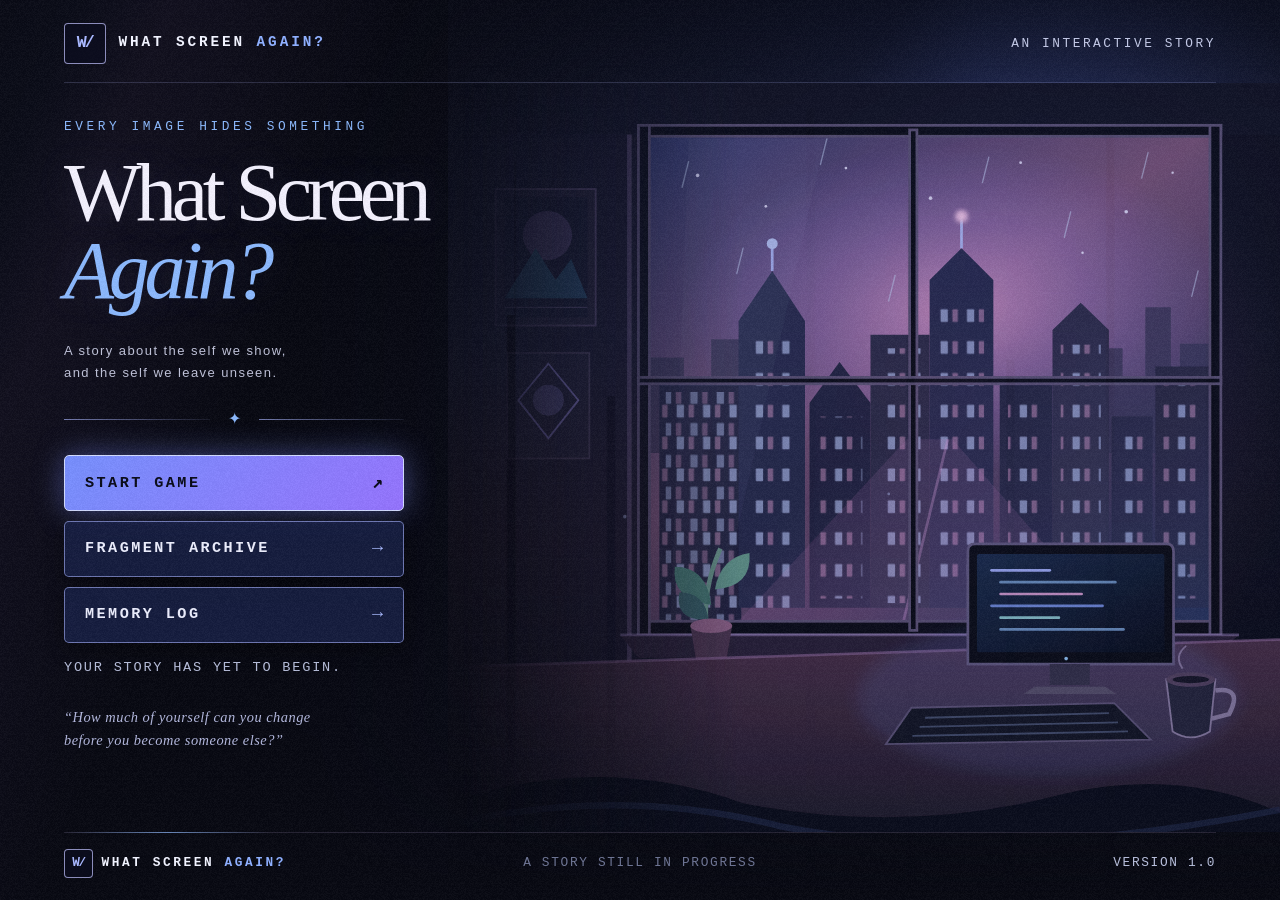
==== commit 984be642: "Add files via upload" ====
--- a/index.html
+++ b/index.html
@@ -10,7 +10,9 @@
 
     <title>What Screen Again? - A Visual Novel</title>
 
+    <link rel="icon" href="art/favicon.svg" type="image/svg+xml">
     <link rel="stylesheet" href="css/index.css">
+    <link rel="stylesheet" href="css/brand.css">
     <link rel="stylesheet" href="css/title-note.css">
 
     <script src="js/progress.js" defer></script>
@@ -25,9 +27,6 @@
         <div class="title-backdrop" aria-hidden="true"></div>
         <div class="title-vignette" aria-hidden="true"></div>
         <div class="title-grain" aria-hidden="true"></div>
-        <div class="title-art" aria-hidden="true">
-            <img src="art/title-scene.svg" alt="">
-        </div>
 
         <div class="transition-overlay" id="pageTransition" aria-hidden="true" data-transition-state="idle">
             <div class="transition-scanlines"></div>
@@ -40,79 +39,87 @@
             </div>
 
             <div class="transition-coordinate">
-                <span>WSA // SYSTEM</span>
+                <span>WHAT SCREEN AGAIN?</span>
                 <span id="transitionStatus">CONNECTION STABLE</span>
             </div>
         </div>
 
         <header class="title-header">
-            <a class="title-brand" href="index.html" aria-label="What Screen Again? Home">
-                <span class="brand-mark" aria-hidden="true">W/</span>
-                <span class="brand-name">WHAT SCREEN AGAIN?</span>
+            <a class="wsa-logo" href="index.html" aria-label="What Screen Again? — title screen">
+                <span class="wsa-logo-mark" aria-hidden="true">W/</span>
+                <span class="wsa-logo-text">WHAT SCREEN <b>AGAIN?</b></span>
             </a>
 
             <span class="title-header-note">AN INTERACTIVE STORY</span>
         </header>
 
-        <section class="title-content" aria-labelledby="gameTitle">
-            <p class="title-eyebrow">EVERY IMAGE HIDES SOMETHING</p>
-            <h1 class="game-title" id="gameTitle">What Screen<span>Again?</span></h1>
-
-            <p class="title-subtitle">
-                A story about the self we show,
-                <br>
-                and the self we leave unseen.
-            </p>
-
-            <div class="title-divider" aria-hidden="true">
-                <span></span>
-                <span class="divider-symbol">✦</span>
-                <span></span>
+        <div class="title-stage">
+            <div class="title-art-frame" aria-hidden="true">
+                <div class="title-art">
+                    <img src="art/title-scene.svg" alt="">
+                </div>
             </div>
 
-            <nav class="title-menu" aria-label="Main menu">
-                <button class="menu-button menu-button-primary" id="startGame" type="button">
-                    <span class="menu-button-label">START GAME</span>
-                    <span class="menu-button-arrow" aria-hidden="true">↗</span>
-                </button>
+            <section class="title-content" aria-labelledby="gameTitle">
+                <p class="title-eyebrow">EVERY IMAGE HIDES SOMETHING</p>
+                <h1 class="game-title" id="gameTitle">What Screen<span>Again?</span></h1>
 
-                <a class="menu-button" href="chapters.html">
-                    <span class="menu-button-label">FRAGMENT ARCHIVE</span>
-                    <span class="menu-button-arrow" aria-hidden="true">→</span>
-                </a>
+                <p class="title-subtitle">
+                    A story about the self we show,
+                    <br>
+                    and the self we leave unseen.
+                </p>
 
-                <a class="menu-button" href="memory-log.html">
-                    <span class="menu-button-label">MEMORY LOG</span>
-                    <span class="menu-button-arrow" aria-hidden="true">→</span>
-                </a>
-            </nav>
+                <div class="title-divider" aria-hidden="true">
+                    <span></span>
+                    <span class="divider-symbol">✦</span>
+                    <span></span>
+                </div>
 
-            <p class="continue-hint" id="continueHint">YOUR STORY HAS YET TO BEGIN.</p>
+                <nav class="title-menu" aria-label="Main menu">
+                    <button class="menu-button menu-button-primary" id="startGame" type="button">
+                        <span class="menu-button-label">START GAME</span>
+                        <span class="menu-button-arrow" aria-hidden="true">↗</span>
+                    </button>
 
-            <dialog class="start-choice" id="startChoice" aria-labelledby="startChoiceTitle">
-                <h2 id="startChoiceTitle">YOUR STORY IS WAITING</h2>
-                <p id="startChoiceText">Pick up where you left off, or begin again from the first memory.</p>
-                <div class="start-choice-actions">
-                    <button class="menu-button menu-button-primary" id="continueStory" type="button">
-                        <span class="menu-button-label">CONTINUE STORY</span>
+                    <a class="menu-button" href="chapters.html">
+                        <span class="menu-button-label">FRAGMENT ARCHIVE</span>
                         <span class="menu-button-arrow" aria-hidden="true">→</span>
-                    </button>
-                    <button class="menu-button" id="newStory" type="button">
-                        <span class="menu-button-label">NEW STORY</span>
-                        <span class="menu-button-arrow" aria-hidden="true">↺</span>
-                    </button>
-                    <button class="menu-button" id="cancelStart" type="button">
-                        <span class="menu-button-label">BACK</span>
-                    </button>
-                </div>
-            </dialog>
+                    </a>
 
-            <blockquote class="title-quote">
-                “How much of yourself can you change
-                <br>
-                before you become someone else?”
-            </blockquote>
-        </section>
+                    <a class="menu-button" href="memory-log.html">
+                        <span class="menu-button-label">MEMORY LOG</span>
+                        <span class="menu-button-arrow" aria-hidden="true">→</span>
+                    </a>
+                </nav>
+
+                <p class="continue-hint" id="continueHint">YOUR STORY HAS YET TO BEGIN.</p>
+
+                <dialog class="start-choice" id="startChoice" aria-labelledby="startChoiceTitle">
+                    <h2 id="startChoiceTitle">YOUR STORY IS WAITING</h2>
+                    <p id="startChoiceText">Pick up where you left off, or begin again from the first memory.</p>
+                    <div class="start-choice-actions">
+                        <button class="menu-button menu-button-primary" id="continueStory" type="button">
+                            <span class="menu-button-label">CONTINUE STORY</span>
+                            <span class="menu-button-arrow" aria-hidden="true">→</span>
+                        </button>
+                        <button class="menu-button" id="newStory" type="button">
+                            <span class="menu-button-label">NEW STORY</span>
+                            <span class="menu-button-arrow" aria-hidden="true">↺</span>
+                        </button>
+                        <button class="menu-button" id="cancelStart" type="button">
+                            <span class="menu-button-label">BACK</span>
+                        </button>
+                    </div>
+                </dialog>
+
+                <blockquote class="title-quote">
+                    “How much of yourself can you change
+                    <br>
+                    before you become someone else?”
+                </blockquote>
+            </section>
+        </div>
 
         <aside class="title-note" id="titleNote" aria-label="Your note" hidden>
             <p class="title-note-label">YOUR NOTE</p>
@@ -120,7 +127,8 @@
         </aside>
 
         <footer class="title-footer">
-            <span>WHAT SCREEN AGAIN?</span>
+            <span class="wsa-logo wsa-logo--small"><span class="wsa-logo-mark" aria-hidden="true">W/</span><span
+                    class="wsa-logo-text">WHAT SCREEN <b>AGAIN?</b></span></span>
             <span class="footer-center">A STORY STILL IN PROGRESS</span>
             <span class="footer-version">VERSION 1.0</span>
         </footer>
--- a/css/index.css
+++ b/css/index.css
@@ -7,7 +7,7 @@
     --color-panel-raised: #211b2d;
     --color-text: #f1edf5;
     --color-text-soft: #c2b9ce;
-    --color-muted: #82788f;
+    --color-muted: #aaa1be;
     --color-violet: #b7a0ff;
     --color-violet-bright: #d0bfff;
     --color-violet-deep: #7960b9;
@@ -21,7 +21,7 @@
     --font-display: "Georgia", "Times New Roman", serif;
     --font-body: "Segoe UI", "Helvetica Neue", sans-serif;
     --font-interface: "Consolas", "Courier New", monospace;
-    --text-xs: 0.68rem;
+    --text-xs: 0.8rem;
     --text-sm: 0.8rem;
     --text-base: 1rem;
     --text-lg: 1.15rem;
@@ -336,7 +336,7 @@
     .secondary-button {
         min-height: 44px;
         padding: 0.7rem 1rem;
-        font-size: 0.72rem;
+        font-size: 0.8rem;
     }
 }
 
@@ -431,7 +431,8 @@
     inset: 0;
     pointer-events: none;
     opacity: 0.11;
-    background-image: url("data:image/svg+xml,%3Csvg viewBox='0 0 180 180' xmlns='http://www.w3.org/2000/svg'%3E%3Cfilter id='n'%3E%3CfeTurbulence type='fractalNoise' baseFrequency='.88' numOctaves='3' stitchTiles='stitch'/%3E%3C/filter%3E%3Crect width='100%25' height='100%25' filter='url(%23n)' opacity='.32'/%3E%3C/svg%3E");
+    background-image: url("../art/grain.png");
+    background-size: 128px 128px;
 }
 
 .title-header {
@@ -479,7 +480,7 @@
 .brand-name,
 .title-header-note {
     font-family: var(--font-interface, monospace);
-    font-size: 10px;
+    font-size: 0.8rem;
     font-weight: 500;
     letter-spacing: 0.25em;
 }
@@ -505,7 +506,7 @@
     margin: 0 0 21px;
     color: var(--title-blue);
     font-family: var(--font-interface, monospace);
-    font-size: 10px;
+    font-size: 0.8rem;
     letter-spacing: 0.28em;
     line-height: 1.8;
 }
@@ -582,7 +583,7 @@
     background: rgba(8, 11, 25, 0.38);
     color: #a9afce;
     font-family: var(--font-interface, monospace);
-    font-size: 11px;
+    font-size: 0.8rem;
     font-weight: 500;
     letter-spacing: 0.23em;
     text-align: left;
@@ -665,7 +666,7 @@
     margin: 15px 0 0;
     color: #767e9e;
     font-family: var(--font-interface, monospace);
-    font-size: 9px;
+    font-size: 0.8rem;
     letter-spacing: 0.13em;
     line-height: 1.7;
 }
@@ -696,7 +697,7 @@
     border-top: 1px solid var(--title-border);
     color: #9299b8;
     font-family: var(--font-interface, monospace);
-    font-size: 9px;
+    font-size: 0.8rem;
     letter-spacing: 0.2em;
 }
 
@@ -779,17 +780,17 @@
     .brand-mark {
         width: 31px;
         height: 31px;
-        font-size: 12px;
+        font-size: 0.8rem;
     }
 
     .brand-name {
-        font-size: 8px;
+        font-size: 0.8rem;
         letter-spacing: 0.14em;
     }
 
     .title-header-note {
         max-width: 100px;
-        font-size: 8px;
+        font-size: 0.8rem;
         line-height: 1.7;
         letter-spacing: 0.12em;
     }
@@ -814,7 +815,7 @@
 
     .title-eyebrow {
         margin-bottom: 19px;
-        font-size: 9px;
+        font-size: 0.8rem;
         letter-spacing: 0.19em;
     }
 
@@ -825,7 +826,7 @@
 
     .title-subtitle {
         margin-top: 21px;
-        font-size: 12px;
+        font-size: 0.8rem;
         letter-spacing: 0.065em;
     }
 
@@ -841,7 +842,7 @@
         min-height: 51px;
         padding-right: 16px;
         padding-left: 16px;
-        font-size: 10px;
+        font-size: 0.8rem;
         letter-spacing: 0.18em;
     }
 
@@ -857,7 +858,7 @@
     .title-footer {
         grid-template-columns: 1fr auto;
         gap: 12px;
-        font-size: 8px;
+        font-size: 0.8rem;
         letter-spacing: 0.12em;
     }
 
@@ -977,7 +978,7 @@
 
 .title-quote {
     margin-top: clamp(12px, 3vh, 34px);
-    font-size: clamp(12px, 1.6vh, 16px);
+    font-size: clamp(0.8rem, 1.6vh, 16px);
     line-height: 1.55;
 }
 
@@ -1021,7 +1022,7 @@
 
     .title-eyebrow {
         margin-bottom: 10px;
-        font-size: 8px;
+        font-size: 0.8rem;
     }
 
     .game-title {
@@ -1031,7 +1032,7 @@
 
     .title-subtitle {
         margin-top: 12px;
-        font-size: 11px;
+        font-size: 0.8rem;
         line-height: 1.5;
     }
 
@@ -1047,18 +1048,18 @@
     .menu-button-primary {
         min-height: 42px;
         padding: 0 13px;
-        font-size: 9px;
+        font-size: 0.8rem;
     }
 
     .continue-hint {
         min-height: 0;
         margin-top: 6px;
-        font-size: 8px;
+        font-size: 0.8rem;
     }
 
     .title-quote {
         margin-top: 12px;
-        font-size: 12px;
+        font-size: 0.8rem;
         line-height: 1.4;
     }
 
@@ -1122,7 +1123,6 @@
     width: 100%;
     height: 100%;
     object-fit: cover;
-    animation: title-art-drift 18s ease-in-out infinite alternate;
 }
 
 @keyframes title-art-drift {
@@ -1170,7 +1170,7 @@
 .start-choice h2 {
     margin: 0 0 10px;
     color: var(--title-blue);
-    font-size: 12px;
+    font-size: 0.8rem;
     font-weight: 500;
     letter-spacing: 0.22em;
 }
@@ -1178,7 +1178,7 @@
 .start-choice p {
     margin: 0 0 20px;
     color: #b4b9df;
-    font-size: 12px;
+    font-size: 0.8rem;
     line-height: 1.7;
 }
 
@@ -1276,7 +1276,7 @@
     border-top: 1px solid var(--color-border);
     color: var(--color-muted);
     font-family: var(--font-interface);
-    font-size: 0.58rem;
+    font-size: 0.8rem;
     font-weight: 400;
     letter-spacing: 0.13em;
     line-height: 1.6;
@@ -1338,7 +1338,7 @@
 
     .title-header-note {
         max-width: 55%;
-        font-size: 0.56rem;
+        font-size: 0.8rem;
         letter-spacing: 0.12em;
     }
 
@@ -1351,7 +1351,7 @@
         grid-template-columns: minmax(0, 1fr) auto;
         gap: 0.6rem;
         padding-top: 0.8rem;
-        font-size: 0.48rem;
+        font-size: 0.8rem;
         letter-spacing: 0.07em;
     }
 }
@@ -1367,11 +1367,6 @@
     }
 }
 
-.title-backdrop {
-    animation: city-breathe 12s ease-in-out infinite alternate;
-    transform-origin: center;
-    will-change: transform, filter;
-}
 
 .title-backdrop::before {
     animation: skyline-drift 24s ease-in-out infinite alternate;
@@ -1426,7 +1421,8 @@
 }
 
 .game-title {
-    animation: title-arrive 1.2s 0.2s cubic-bezier(.16, 1, .3, 1) both, title-glow 7s 1.8s ease-in-out infinite;
+    animation: title-arrive 1.2s 0.2s cubic-bezier(.16, 1, .3, 1) both;
+    text-shadow: 0 0 40px rgba(156, 164, 255, 0.14), 0 0 90px rgba(106, 119, 255, 0.04);
 }
 
 .title-subtitle {
@@ -1527,7 +1523,7 @@
 }
 
 .menu-button-primary:not(:disabled) {
-    animation: primary-breathe 5s 2s ease-in-out infinite;
+    box-shadow: inset 0 0 25px rgba(123, 145, 255, 0.08), 0 0 21px rgba(89, 108, 228, 0.09);
 }
 
 .menu-button:hover:not(:disabled)::after,
@@ -1575,12 +1571,10 @@
 @keyframes city-breathe {
     from {
         transform: scale(1);
-        filter: saturate(0.92);
     }
 
     to {
         transform: scale(1.045);
-        filter: saturate(1.18);
     }
 }
 
@@ -1735,7 +1729,7 @@
 
 @keyframes button-light-pass {
     0% {
-        left: -65%;
+        transform: translateX(0) skewX(-20deg);
         opacity: 0;
     }
 
@@ -1744,7 +1738,7 @@
     }
 
     100% {
-        left: 130%;
+        transform: translateX(557%) skewX(-20deg);
         opacity: 0;
     }
 }
@@ -1801,7 +1795,7 @@
 
     0%,
     10% {
-        left: 0;
+        transform: translateX(0);
         opacity: 0;
     }
 
@@ -1815,7 +1809,7 @@
 
     90%,
     100% {
-        left: 82%;
+        transform: translateX(455%);
         opacity: 0;
     }
 }
@@ -1988,7 +1982,7 @@
 .transition-message-text {
     color: #c5c7dc;
     font-family: var(--font-mono, monospace);
-    font-size: clamp(0.65rem, 1.6vw, 0.8rem);
+    font-size: clamp(0.8rem, 1.6vw, 0.8rem);
     font-weight: 600;
     letter-spacing: 0.28em;
     line-height: 1.8;
@@ -2017,7 +2011,7 @@
     gap: 16px;
     color: rgb(185 190 220 / 45%);
     font-family: var(--font-mono, monospace);
-    font-size: 0.58rem;
+    font-size: 0.8rem;
     letter-spacing: 0.13em;
     text-transform: uppercase;
     opacity: 0;
@@ -2241,11 +2235,119 @@
 
 @media (max-width:480px) {
     .transition-coordinate {
-        font-size: 0.5rem;
+        font-size: 0.8rem;
         letter-spacing: 0.08em;
     }
 
     .transition-message {
         gap: 14px;
     }
-}+}
+
+/* ---------- Readability pass: header/footer in front of the art, noticeable buttons ---------- */
+
+/* The art lives in a frame between header and footer, so both cut it off. */
+.title-stage {
+    position: relative;
+    display: flex;
+    min-height: 0;
+    flex: 1 1 auto;
+    flex-direction: column;
+}
+
+.title-art-frame {
+    position: absolute;
+    z-index: -2;
+    inset: 0;
+    overflow: hidden;
+    pointer-events: none;
+}
+
+.title-art-frame .title-art {
+    top: 0;
+    bottom: 0;
+}
+
+.title-header,
+.title-footer {
+    z-index: 20;
+}
+
+.title-footer {
+    color: #b8bfdc;
+    font-size: 0.8rem;
+}
+
+.title-header-note {
+    color: #c3c9e6;
+    font-size: 0.8rem;
+}
+
+.continue-hint {
+    color: #b8bfdc;
+    font-size: 0.85rem;
+}
+
+.menu-button {
+    min-height: clamp(48px, 7vh, 58px);
+    border: 1px solid rgb(168 182 255 / 60%);
+    background: rgb(24 32 72 / 82%);
+    box-shadow: 0 6px 18px rgb(0 0 0 / 35%);
+    color: #eef0ff;
+    font-size: 0.95rem;
+    font-weight: 700;
+    letter-spacing: 0.16em;
+}
+
+.menu-button-arrow {
+    color: #a9bbff;
+    font-size: 1.15rem;
+}
+
+.menu-button:hover:not(:disabled),
+.menu-button:focus-visible {
+    border-color: #dbe3ff;
+    background: rgb(56 70 140 / 92%);
+    color: #fff;
+    transform: translateX(4px);
+}
+
+.menu-button.menu-button-primary:not(:disabled) {
+    border-color: #d3dcff;
+    background: linear-gradient(135deg, #7790ff, #9674ff);
+    box-shadow: 0 0 30px rgb(124 140 255 / 45%);
+    color: #080a18;
+}
+
+.menu-button.menu-button-primary:not(:disabled) .menu-button-arrow {
+    color: #080a18;
+}
+
+.menu-button.menu-button-primary:hover:not(:disabled),
+.menu-button.menu-button-primary:focus-visible {
+    background: linear-gradient(135deg, #90a5ff, #ac90ff);
+    color: #04050f;
+}
+
+.title-header::after {
+    display: none;
+}
+
+.title-art-frame {
+    inset: 0 calc(-1 * clamp(20px, 5vw, 76px));
+}
+
+.menu-button {
+    min-height: clamp(44px, 6.4vh, 56px);
+}
+
+.title-content {
+    margin-top: clamp(14px, 3.5vh, 44px);
+    margin-bottom: clamp(8px, 2vh, 20px);
+}
+
+@media (max-width: 520px) {
+    .title-header-note {
+        display: none;
+    }
+}
--- a/css/brand.css
+++ b/css/brand.css
@@ -0,0 +1,85 @@
+/* One wordmark for the whole site: the "W/" mark plus WHAT SCREEN AGAIN?
+   Markup (same everywhere):
+   <a class="wsa-logo" href="index.html">
+       <span class="wsa-logo-mark" aria-hidden="true">W/</span>
+       <span class="wsa-logo-text">WHAT SCREEN <b>AGAIN?</b></span>
+   </a>
+   Use .wsa-logo--small for footers. */
+
+.wsa-logo {
+    display: inline-flex;
+    align-items: center;
+    gap: 0.8rem;
+    color: #f1f3ff;
+    font-family: Consolas, "Courier New", ui-monospace, monospace;
+    text-decoration: none;
+}
+
+.wsa-logo-mark {
+    display: grid;
+    width: 2.6rem;
+    height: 2.6rem;
+    flex: 0 0 auto;
+    place-items: center;
+    border: 1px solid rgb(195 195 255 / 70%);
+    border-radius: 4px;
+    background: rgb(12 14 32 / 70%);
+    color: #a9b8ff;
+    font-size: 1.05rem;
+    font-weight: 700;
+    letter-spacing: -0.12em;
+    transition: color 200ms ease, background 200ms ease, transform 200ms ease;
+}
+
+.wsa-logo-text {
+    font-size: 0.9rem;
+    font-weight: 700;
+    letter-spacing: 0.2em;
+    white-space: nowrap;
+}
+
+.wsa-logo-text b {
+    color: #8fb0ff;
+    font-weight: inherit;
+}
+
+a.wsa-logo:hover .wsa-logo-mark,
+a.wsa-logo:focus-visible .wsa-logo-mark {
+    background: #8fb0ff;
+    color: #080a14;
+    transform: rotate(-5deg);
+}
+
+a.wsa-logo:focus-visible {
+    outline: 2px solid #8fb0ff;
+    outline-offset: 4px;
+}
+
+.wsa-logo--small {
+    gap: 0.55rem;
+}
+
+.wsa-logo--small .wsa-logo-mark {
+    width: 1.8rem;
+    height: 1.8rem;
+    font-size: 0.8rem;
+}
+
+.wsa-logo--small .wsa-logo-text {
+    font-size: 0.8rem;
+}
+
+@media (max-width: 520px) {
+    .wsa-logo-text {
+        font-size: 0.8rem;
+        letter-spacing: 0.14em;
+    }
+}
+
+/* On phones the corner logos show only the mark, so they never collide with other controls. */
+@media (max-width: 600px) {
+    .intro-logo .wsa-logo-text,
+    .shelf-logo .wsa-logo-text {
+        display: none;
+    }
+}
--- a/css/title-note.css
+++ b/css/title-note.css
@@ -36,7 +36,7 @@
     margin: 0 0 8px;
     color: var(--title-blue, #8cbaff);
     font-family: var(--font-interface, monospace);
-    font-size: 9px;
+    font-size: 0.8rem;
     letter-spacing: .25em}
 
 .title-note-text {
